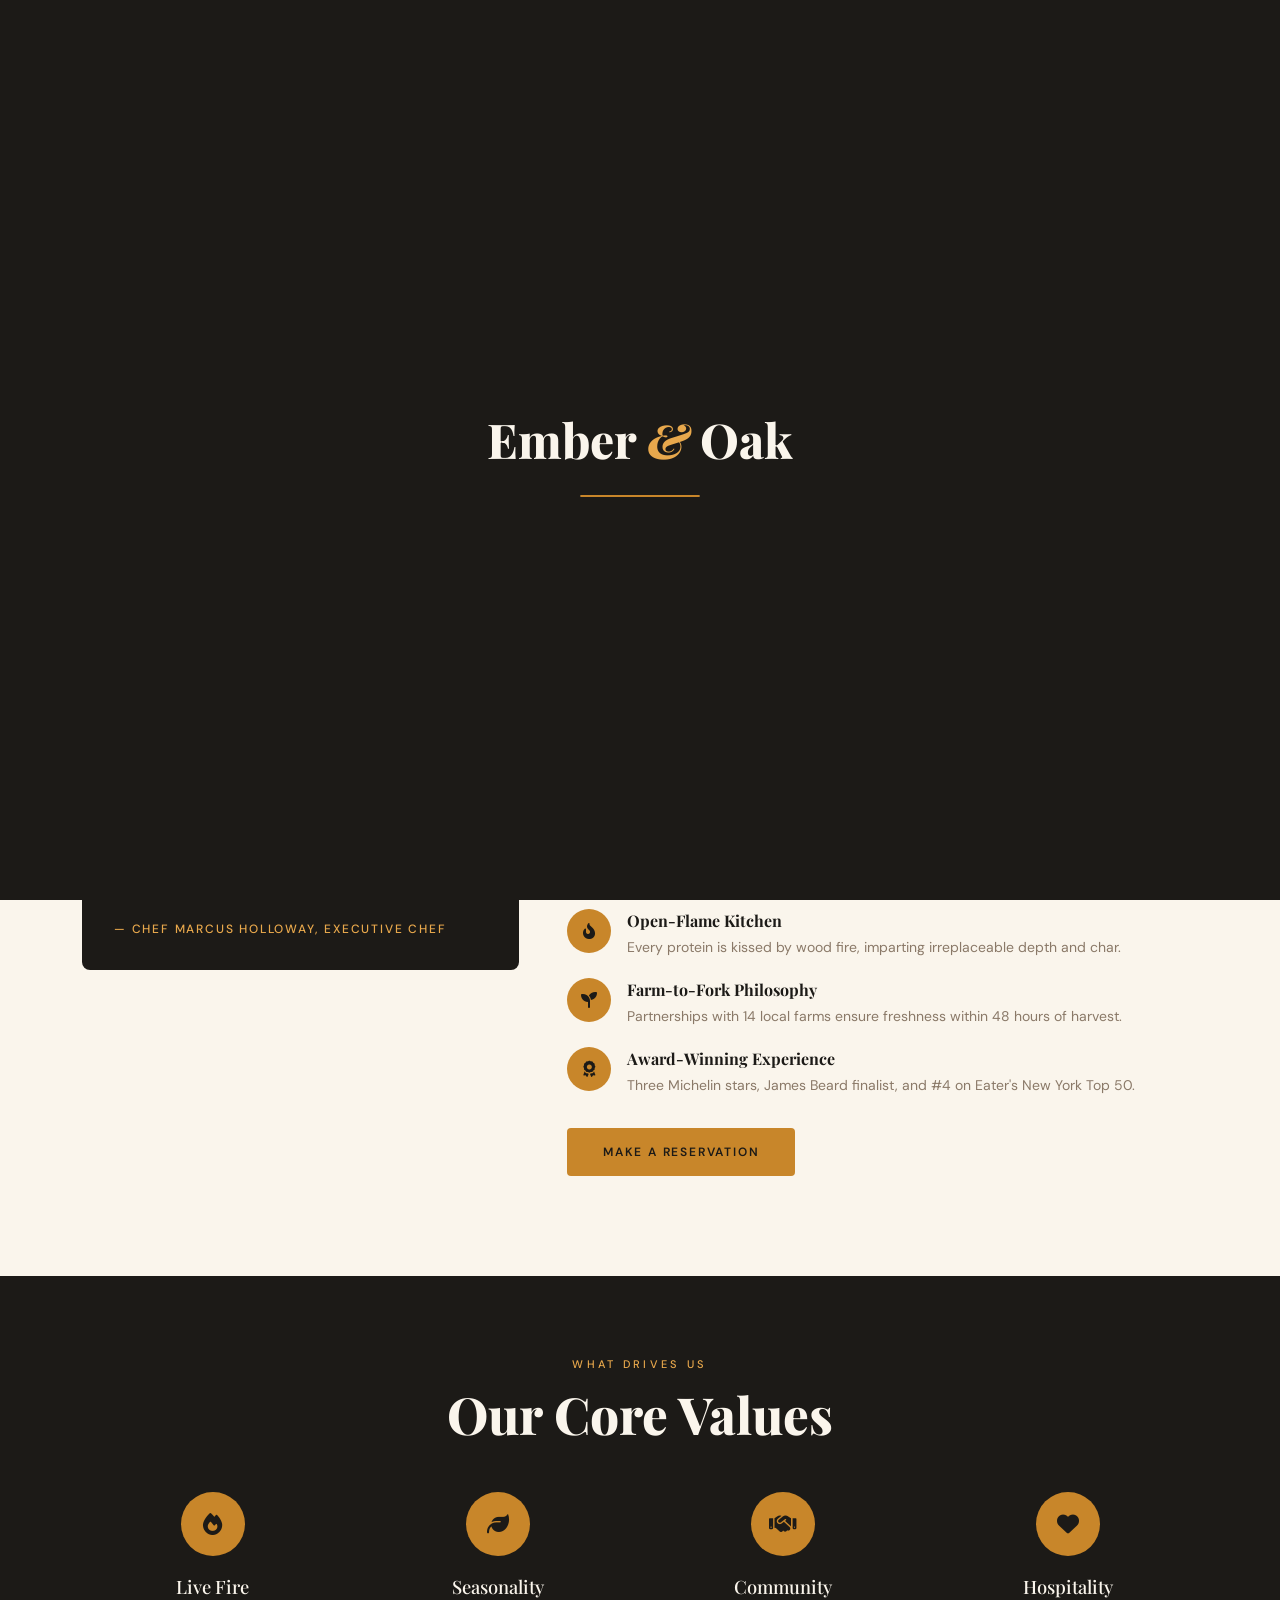
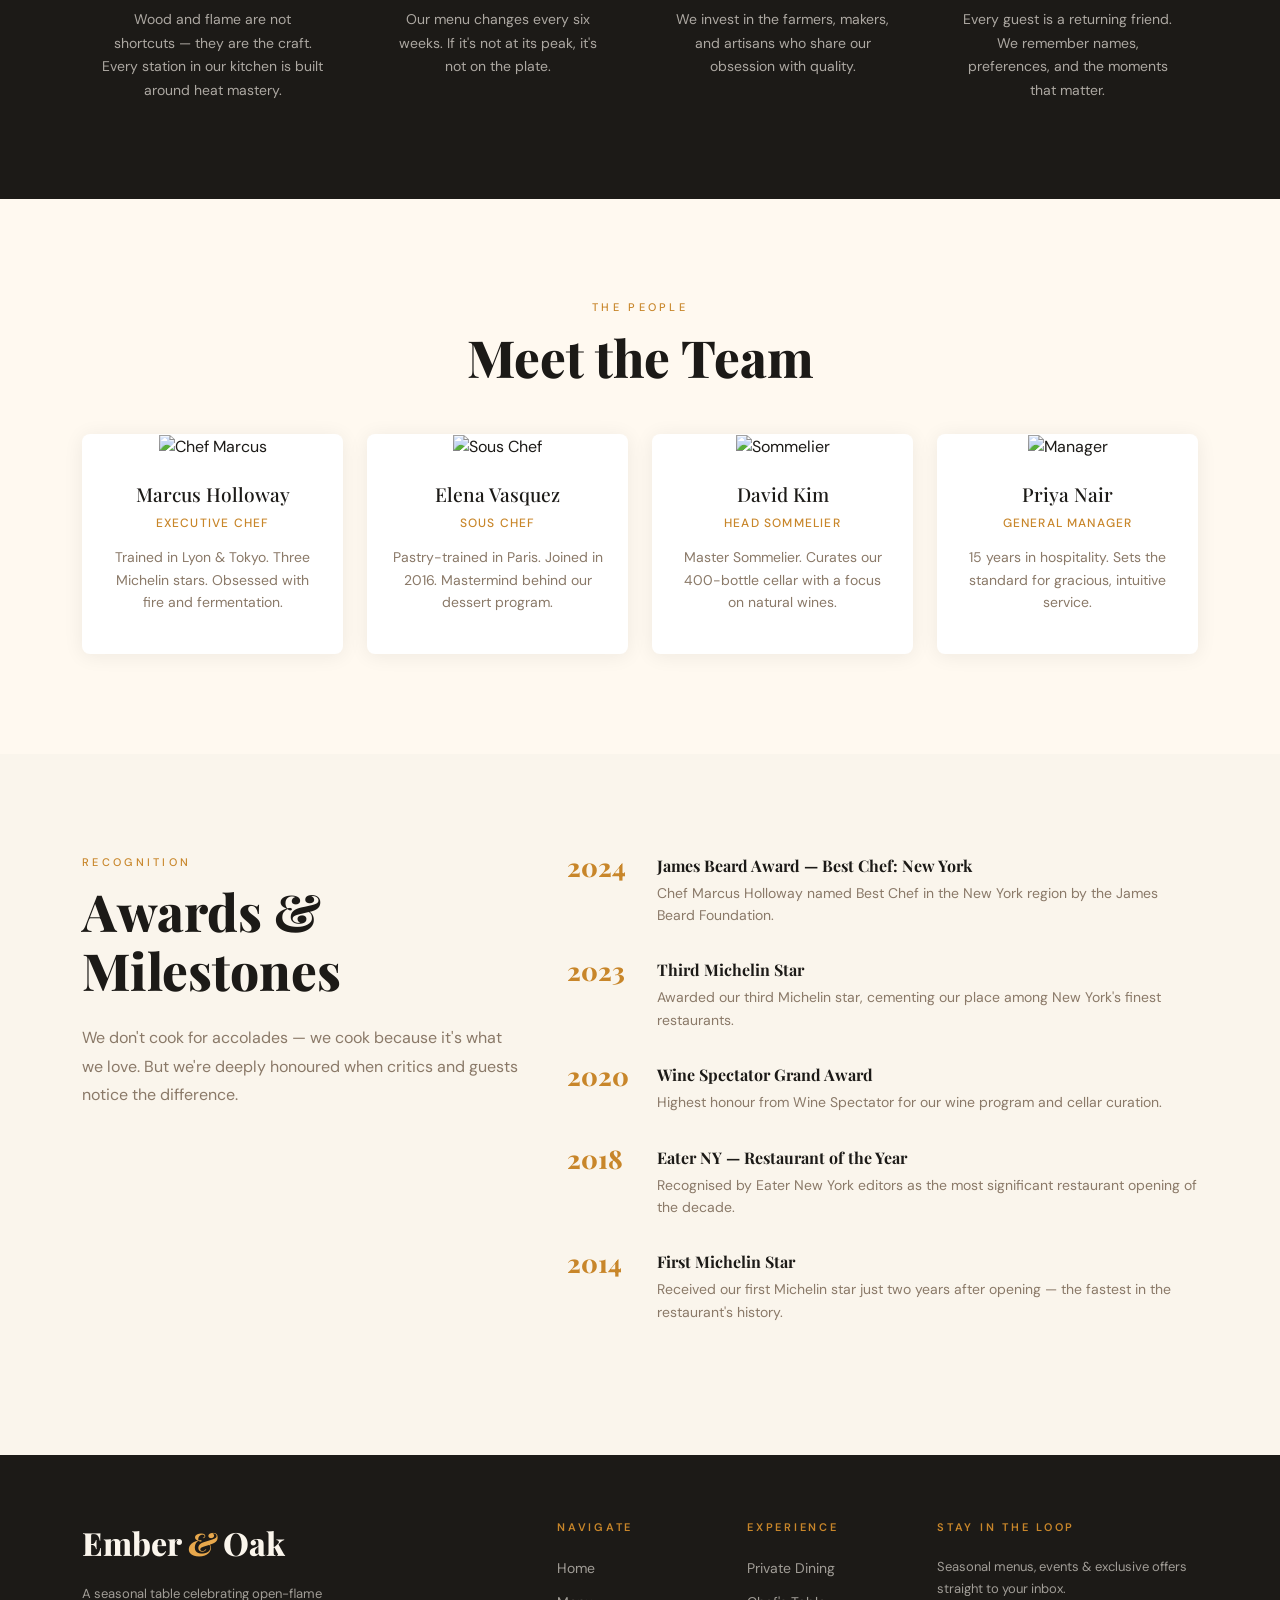
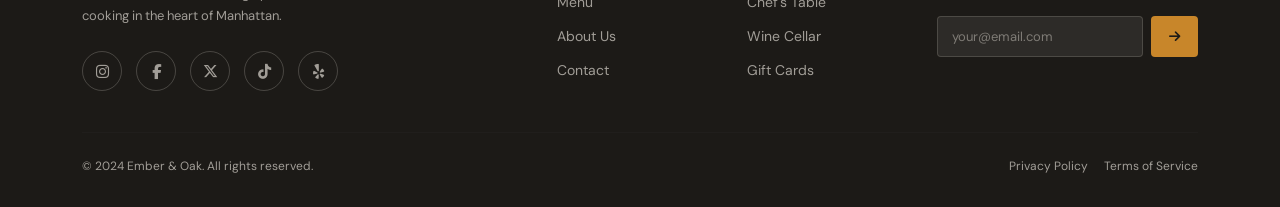
==== about.html @ bf5b6ecf "first commit" ====
<!DOCTYPE html>
<html lang="en">
<head>
  <meta charset="UTF-8"/>
  <meta name="viewport" content="width=device-width, initial-scale=1.0"/>
  <title>About — Ember & Oak</title>
  <link href="https://cdn.jsdelivr.net/npm/bootstrap@5.3.3/dist/css/bootstrap.min.css" rel="stylesheet"/>
  <link href="https://cdnjs.cloudflare.com/ajax/libs/font-awesome/6.5.0/css/all.min.css" rel="stylesheet"/>
  <link href="https://fonts.googleapis.com/css2?family=Playfair+Display:ital,wght@0,400;0,600;0,800;1,400&family=DM+Sans:wght@300;400;500&display=swap" rel="stylesheet"/>
  <link rel="stylesheet" href="style.css"/>

  <style>
    /* Inner-page hero */
    .page-hero {
      background: linear-gradient(rgba(28,26,23,0.72), rgba(28,26,23,0.72)),
                  url('https://images.unsplash.com/photo-1600565193348-f74bd3c7ccdf?w=1600&q=80') center/cover no-repeat;
      padding: 160px 0 80px;
      text-align: center;
      color: var(--cream);
    }
    .page-hero h1 { font-size: clamp(2.5rem, 5vw, 4rem); font-weight: 800; }
    .page-hero p  { font-size: 1.05rem; color: rgba(250,245,236,0.75); max-width: 480px; margin: 16px auto 0; line-height: 1.7; }

    /* Team cards */
    .team-card {
      background: #fff;
      border-radius: 8px;
      overflow: hidden;
      box-shadow: 0 2px 20px rgba(28,26,23,0.07);
      transition: transform var(--transition), box-shadow var(--transition);
      text-align: center;
    }
    .team-card:hover { transform: translateY(-6px); box-shadow: var(--shadow); }
    .team-card img { width: 100%; height: 260px; object-fit: cover; }
    .team-card-body { padding: 24px; }
    .team-card-body h4 { font-family: var(--font-serif); font-size: 1.2rem; margin-bottom: 4px; }
    .team-card-body span { font-size: 12px; letter-spacing: 0.1em; text-transform: uppercase; color: var(--amber); font-weight: 500; }
    .team-card-body p { font-size: 0.875rem; color: var(--muted); margin-top: 12px; line-height: 1.6; }

    /* Values strip */
    .values-strip { background: var(--charcoal); padding: 80px 0; }
    .value-item { text-align: center; padding: 0 20px; }
    .value-icon { width: 64px; height: 64px; background: var(--amber); border-radius: 50%; display: flex; align-items: center; justify-content: center; margin: 0 auto 20px; font-size: 22px; color: var(--charcoal); }
    .value-item h4 { font-family: var(--font-serif); color: var(--cream); font-size: 1.15rem; margin-bottom: 10px; }
    .value-item p  { font-size: 0.875rem; color: rgba(250,245,236,0.65); line-height: 1.7; }

    /* Awards timeline */
    .award-row { display: flex; align-items: flex-start; gap: 20px; margin-bottom: 32px; }
    .award-year { font-family: var(--font-serif); font-size: 1.6rem; font-weight: 800; color: var(--amber); min-width: 70px; line-height: 1; }
    .award-text strong { display: block; font-family: var(--font-serif); font-size: 1rem; color: var(--charcoal); margin-bottom: 4px; }
    .award-text p { font-size: 0.875rem; color: var(--muted); margin: 0; line-height: 1.6; }
  </style>
</head>
<body>

  <!-- Page Loader -->
  <div class="page-loader" id="pageLoader">
    <div class="loader-logo">Ember <em>&</em> Oak</div>
    <div class="loader-bar"><div class="loader-bar-fill"></div></div>
  </div>

  <!-- NAVBAR -->
  <nav id="mainNav" class="navbar navbar-expand-lg">
    <div class="container">
      <a class="navbar-brand" href="index.html">Ember <em>&</em> Oak</a>
      <button class="navbar-toggler" type="button" data-bs-toggle="collapse" data-bs-target="#navContent">
        <span class="navbar-toggler-icon"></span>
      </button>
      <div class="collapse navbar-collapse" id="navContent">
        <ul class="navbar-nav ms-auto align-items-lg-center gap-1">
          <li class="nav-item"><a class="nav-link" href="index.html">Home</a></li>
          <li class="nav-item"><a class="nav-link" href="menu.html">Menu</a></li>
          <li class="nav-item"><a class="nav-link active" href="about.html">About</a></li>
          <li class="nav-item"><a class="nav-link" href="contact.html">Contact</a></li>
          <li class="nav-item ms-lg-3">
            <a class="nav-link btn-reserve-nav" href="contact.html">Reserve a Table</a>
          </li>
        </ul>
      </div>
    </div>
  </nav>

  <!-- PAGE HERO -->
  <div class="page-hero">
    <span class="section-label" style="display:flex;justify-content:center;">Who We Are</span>
    <h1>Our Story</h1>
    <p>Rooted in craft, lit by passion — twelve years of fire and flavour.</p>
  </div>

  <!-- ABOUT SECTION -->
  <section id="about">
    <div class="container">
      <div class="row align-items-center g-5">
        <div class="col-lg-5 reveal">
          <div class="about-img-wrap">
            <img src="https://images.unsplash.com/photo-1600565193348-f74bd3c7ccdf?w=900&q=80" alt="Chef at work"/>
          </div>
          <div class="chef-quote">
            <p>A great meal is not about the food alone — it's about the memory it creates long after the last bite.</p>
            <div class="chef-name">— Chef Marcus Holloway, Executive Chef</div>
          </div>
        </div>
        <div class="col-lg-7 reveal">
          <span class="section-label">Our Story</span>
          <h2 class="section-title mb-4">Rooted in Craft,<br>Lit by Passion</h2>
          <p style="color:var(--muted);line-height:1.8;margin-bottom:16px;">
            Ember & Oak was born from a simple conviction: that the oldest cooking technique —
            fire — is still the most profound. Head Chef Marcus Holloway spent a decade
            in kitchens across Lyon, Copenhagen, and Tokyo before returning to New York
            to open this intimate 42-seat restaurant in 2012.
          </p>
          <p style="color:var(--muted);line-height:1.8;">
            We build every menu around what the season gives us, not what the market demands.
            Our suppliers are our partners; many have been with us since opening night.
          </p>

          <ul class="about-features">
            <li>
              <div class="feature-icon"><i class="fas fa-fire-flame-curved"></i></div>
              <div class="feature-text">
                <strong>Open-Flame Kitchen</strong>
                <p>Every protein is kissed by wood fire, imparting irreplaceable depth and char.</p>
              </div>
            </li>
            <li>
              <div class="feature-icon"><i class="fas fa-seedling"></i></div>
              <div class="feature-text">
                <strong>Farm-to-Fork Philosophy</strong>
                <p>Partnerships with 14 local farms ensure freshness within 48 hours of harvest.</p>
              </div>
            </li>
            <li>
              <div class="feature-icon"><i class="fas fa-award"></i></div>
              <div class="feature-text">
                <strong>Award-Winning Experience</strong>
                <p>Three Michelin stars, James Beard finalist, and #4 on Eater's New York Top 50.</p>
              </div>
            </li>
          </ul>

          <a href="contact.html" class="btn-primary-custom">Make a Reservation</a>
        </div>
      </div>
    </div>
  </section>

  <!-- VALUES STRIP -->
  <div class="values-strip">
    <div class="container">
      <div class="text-center mb-5 reveal">
        <span class="section-label" style="color:var(--amber-light)">What Drives Us</span>
        <h2 class="section-title light">Our Core Values</h2>
      </div>
      <div class="row g-4">
        <div class="col-sm-6 col-lg-3 reveal">
          <div class="value-item">
            <div class="value-icon"><i class="fas fa-fire"></i></div>
            <h4>Live Fire</h4>
            <p>Wood and flame are not shortcuts — they are the craft. Every station in our kitchen is built around heat mastery.</p>
          </div>
        </div>
        <div class="col-sm-6 col-lg-3 reveal">
          <div class="value-item">
            <div class="value-icon"><i class="fas fa-leaf"></i></div>
            <h4>Seasonality</h4>
            <p>Our menu changes every six weeks. If it's not at its peak, it's not on the plate.</p>
          </div>
        </div>
        <div class="col-sm-6 col-lg-3 reveal">
          <div class="value-item">
            <div class="value-icon"><i class="fas fa-handshake"></i></div>
            <h4>Community</h4>
            <p>We invest in the farmers, makers, and artisans who share our obsession with quality.</p>
          </div>
        </div>
        <div class="col-sm-6 col-lg-3 reveal">
          <div class="value-item">
            <div class="value-icon"><i class="fas fa-heart"></i></div>
            <h4>Hospitality</h4>
            <p>Every guest is a returning friend. We remember names, preferences, and the moments that matter.</p>
          </div>
        </div>
      </div>
    </div>
  </div>

  <!-- TEAM SECTION -->
  <section style="background:var(--warm-white)">
    <div class="container">
      <div class="text-center mb-5 reveal">
        <span class="section-label">The People</span>
        <h2 class="section-title">Meet the Team</h2>
      </div>
      <div class="row g-4">
        <div class="col-sm-6 col-lg-3 reveal">
          <div class="team-card">
            <img src="https://images.unsplash.com/photo-1577219491135-ce391730fb2c?w=600&q=80" alt="Chef Marcus"/>
            <div class="team-card-body">
              <h4>Marcus Holloway</h4>
              <span>Executive Chef</span>
              <p>Trained in Lyon & Tokyo. Three Michelin stars. Obsessed with fire and fermentation.</p>
            </div>
          </div>
        </div>
        <div class="col-sm-6 col-lg-3 reveal">
          <div class="team-card">
            <img src="https://images.unsplash.com/photo-1607631568010-a87245c0daf8?w=600&q=80" alt="Sous Chef"/>
            <div class="team-card-body">
              <h4>Elena Vasquez</h4>
              <span>Sous Chef</span>
              <p>Pastry-trained in Paris. Joined in 2016. Mastermind behind our dessert program.</p>
            </div>
          </div>
        </div>
        <div class="col-sm-6 col-lg-3 reveal">
          <div class="team-card">
            <img src="https://images.unsplash.com/photo-1574966739987-65adbf049c71?w=600&q=80" alt="Sommelier"/>
            <div class="team-card-body">
              <h4>David Kim</h4>
              <span>Head Sommelier</span>
              <p>Master Sommelier. Curates our 400-bottle cellar with a focus on natural wines.</p>
            </div>
          </div>
        </div>
        <div class="col-sm-6 col-lg-3 reveal">
          <div class="team-card">
            <img src="https://images.unsplash.com/photo-1581299894007-aaa50297cf16?w=600&q=80" alt="Manager"/>
            <div class="team-card-body">
              <h4>Priya Nair</h4>
              <span>General Manager</span>
              <p>15 years in hospitality. Sets the standard for gracious, intuitive service.</p>
            </div>
          </div>
        </div>
      </div>
    </div>
  </section>

  <!-- AWARDS TIMELINE -->
  <section style="background:var(--cream)">
    <div class="container">
      <div class="row g-5">
        <div class="col-lg-5 reveal">
          <span class="section-label">Recognition</span>
          <h2 class="section-title mb-4">Awards &<br>Milestones</h2>
          <p style="color:var(--muted);line-height:1.8;">
            We don't cook for accolades — we cook because it's what we love.
            But we're deeply honoured when critics and guests notice the difference.
          </p>
        </div>
        <div class="col-lg-7 reveal">
          <div class="award-row">
            <div class="award-year">2024</div>
            <div class="award-text">
              <strong>James Beard Award — Best Chef: New York</strong>
              <p>Chef Marcus Holloway named Best Chef in the New York region by the James Beard Foundation.</p>
            </div>
          </div>
          <div class="award-row">
            <div class="award-year">2023</div>
            <div class="award-text">
              <strong>Third Michelin Star</strong>
              <p>Awarded our third Michelin star, cementing our place among New York's finest restaurants.</p>
            </div>
          </div>
          <div class="award-row">
            <div class="award-year">2020</div>
            <div class="award-text">
              <strong>Wine Spectator Grand Award</strong>
              <p>Highest honour from Wine Spectator for our wine program and cellar curation.</p>
            </div>
          </div>
          <div class="award-row">
            <div class="award-year">2018</div>
            <div class="award-text">
              <strong>Eater NY — Restaurant of the Year</strong>
              <p>Recognised by Eater New York editors as the most significant restaurant opening of the decade.</p>
            </div>
          </div>
          <div class="award-row">
            <div class="award-year">2014</div>
            <div class="award-text">
              <strong>First Michelin Star</strong>
              <p>Received our first Michelin star just two years after opening — the fastest in the restaurant's history.</p>
            </div>
          </div>
        </div>
      </div>
    </div>
  </section>

  <!-- FOOTER -->
  <footer>
    <div class="container">
      <div class="row g-4">
        <div class="col-lg-4">
          <div class="footer-logo">Ember <em>&</em> Oak</div>
          <p class="footer-tagline">A seasonal table celebrating open-flame cooking in the heart of Manhattan.</p>
          <div class="social-icons">
            <a href="#" class="social-icon"><i class="fab fa-instagram"></i></a>
            <a href="#" class="social-icon"><i class="fab fa-facebook-f"></i></a>
            <a href="#" class="social-icon"><i class="fab fa-x-twitter"></i></a>
            <a href="#" class="social-icon"><i class="fab fa-tiktok"></i></a>
            <a href="#" class="social-icon"><i class="fab fa-yelp"></i></a>
          </div>
        </div>
        <div class="col-6 col-lg-2 offset-lg-1">
          <div class="footer-heading">Navigate</div>
          <ul class="footer-links">
            <li><a href="index.html">Home</a></li>
            <li><a href="menu.html">Menu</a></li>
            <li><a href="about.html">About Us</a></li>
            <li><a href="contact.html">Contact</a></li>
          </ul>
        </div>
        <div class="col-6 col-lg-2">
          <div class="footer-heading">Experience</div>
          <ul class="footer-links">
            <li><a href="#">Private Dining</a></li>
            <li><a href="#">Chef's Table</a></li>
            <li><a href="#">Wine Cellar</a></li>
            <li><a href="#">Gift Cards</a></li>
          </ul>
        </div>
        <div class="col-lg-3">
          <div class="footer-heading">Stay in the Loop</div>
          <p style="font-size:13px;line-height:1.7;margin-bottom:4px;">Seasonal menus, events & exclusive offers straight to your inbox.</p>
          <div class="newsletter-row">
            <input type="email" placeholder="your@email.com"/>
            <button type="button"><i class="fas fa-arrow-right"></i></button>
          </div>
        </div>
      </div>
      <hr class="footer-divider"/>
      <div class="footer-bottom">
        <span>© 2024 Ember & Oak. All rights reserved.</span>
        <span><a href="#" style="color:inherit;text-decoration:none;margin-right:16px;">Privacy Policy</a><a href="#" style="color:inherit;text-decoration:none;">Terms of Service</a></span>
      </div>
    </div>
  </footer>

  <button id="scrollTop"><i class="fas fa-chevron-up"></i></button>
  <div id="formToast"><i class="fas fa-check-circle" style="color:var(--amber-light)"></i> Message sent! We'll be in touch soon.</div>

  <script src="https://cdn.jsdelivr.net/npm/bootstrap@5.3.3/dist/js/bootstrap.bundle.min.js"></script>
  <script src="main.js"></script>
</body>
</html>
---- style.css ----
/* ============================================================
   EMBER & OAK — Main Stylesheet
   Author: Ember & Oak Design Team
   Description: Core styles, design system, and all section
                styles for the restaurant website.
============================================================ */

/* ============================================================
   1. DESIGN SYSTEM — CSS VARIABLES
      Warm amber-charcoal palette for an upscale restaurant
============================================================ */
:root {
  --cream:       #FAF5EC;
  --warm-white:  #FFF9F0;
  --amber:       #C8862A;
  --amber-light: #E8A84C;
  --charcoal:    #1C1A17;
  --dark-brown:  #2E2418;
  --mid-brown:   #5C4A32;
  --muted:       #8A7968;
  --border:      rgba(200,134,42,0.25);
  --shadow:      0 8px 40px rgba(28,26,23,0.15);
  --shadow-lg:   0 20px 60px rgba(28,26,23,0.25);
  --radius:      4px;
  --font-serif:  'Playfair Display', Georgia, serif;
  --font-sans:   'DM Sans', sans-serif;
  --transition:  0.35s cubic-bezier(0.4, 0, 0.2, 1);
}

/* ============================================================
   2. GLOBAL RESETS & BASE
============================================================ */
*, *::before, *::after { box-sizing: border-box; }
html { scroll-behavior: smooth; }

body {
  font-family: var(--font-sans);
  background: var(--cream);
  color: var(--charcoal);
  overflow-x: hidden;
}

h1, h2, h3, h4 { font-family: var(--font-serif); }

/* Thin amber decorative divider */
.divider {
  display: flex;
  align-items: center;
  gap: 16px;
  margin: 0 auto 48px;
  width: fit-content;
}
.divider span { width: 60px; height: 1px; background: var(--amber); display: block; }
.divider i    { color: var(--amber); font-size: 14px; }

/* Section label pill above titles */
.section-label {
  font-family: var(--font-sans);
  font-size: 11px;
  font-weight: 500;
  letter-spacing: 0.3em;
  text-transform: uppercase;
  color: var(--amber);
  display: block;
  margin-bottom: 12px;
}

/* Fade-in on scroll */
.reveal {
  opacity: 0;
  transform: translateY(28px);
  transition: opacity 0.7s ease, transform 0.7s ease;
}
.reveal.visible {
  opacity: 1;
  transform: none;
}

/* ============================================================
   3. SHARED SECTION STYLES
============================================================ */
section { padding: 100px 0; }

.section-title {
  font-size: clamp(2.2rem, 4vw, 3.2rem);
  font-weight: 800;
  color: var(--charcoal);
  line-height: 1.15;
}
.section-title.light { color: var(--cream); }

/* ============================================================
   4. BUTTONS
============================================================ */

/* Primary filled button */
.btn-primary-custom {
  background: var(--amber);
  color: var(--charcoal);
  border: none;
  padding: 15px 36px;
  font-family: var(--font-sans);
  font-size: 12px;
  font-weight: 600;
  letter-spacing: 0.15em;
  text-transform: uppercase;
  text-decoration: none;
  border-radius: var(--radius);
  display: inline-block;
  cursor: pointer;
  transition: background var(--transition), transform var(--transition), box-shadow var(--transition);
}
.btn-primary-custom:hover {
  background: var(--amber-light);
  color: var(--charcoal);
  transform: translateY(-2px);
  box-shadow: 0 8px 24px rgba(200,134,42,0.4);
}

/* Ghost / outline button */
.btn-outline-custom {
  background: transparent;
  color: var(--cream);
  border: 1px solid rgba(250,245,236,0.5);
  padding: 15px 36px;
  font-family: var(--font-sans);
  font-size: 12px;
  font-weight: 600;
  letter-spacing: 0.15em;
  text-transform: uppercase;
  text-decoration: none;
  border-radius: var(--radius);
  display: inline-block;
  transition: border-color var(--transition), background var(--transition), transform var(--transition);
}
.btn-outline-custom:hover {
  border-color: var(--cream);
  background: rgba(250,245,236,0.1);
  color: var(--cream);
  transform: translateY(-2px);
}

/* ============================================================
   5. PAGE LOADER
============================================================ */
.page-loader {
  position: fixed;
  inset: 0;
  background: var(--charcoal);
  z-index: 9999;
  display: flex;
  align-items: center;
  justify-content: center;
  flex-direction: column;
  transition: opacity 0.6s ease, visibility 0.6s;
}
.page-loader.hidden { opacity: 0; visibility: hidden; }
.loader-logo {
  font-family: var(--font-serif);
  font-size: 3rem;
  font-weight: 800;
  color: var(--cream);
}
.loader-logo em { color: var(--amber-light); font-style: italic; }
.loader-bar {
  width: 120px;
  height: 2px;
  background: rgba(250,245,236,0.15);
  border-radius: 100px;
  margin-top: 20px;
  overflow: hidden;
}
.loader-bar-fill {
  height: 100%;
  background: var(--amber);
  border-radius: 100px;
  animation: loadFill 1.6s ease forwards;
}
@keyframes loadFill {
  from { width: 0; }
  to   { width: 100%; }
}

/* ============================================================
   6. NAVBAR
============================================================ */
#mainNav {
  background: transparent;
  padding: 20px 0;
  transition: background var(--transition), box-shadow var(--transition), padding var(--transition);
  position: fixed;
  width: 100%;
  top: 0;
  z-index: 1000;
}
#mainNav.scrolled {
  background: var(--dark-brown);
  padding: 12px 0;
  box-shadow: 0 4px 30px rgba(28,26,23,0.4);
}

.navbar-brand {
  font-family: var(--font-serif);
  font-size: 1.6rem;
  font-weight: 800;
  color: var(--cream) !important;
  letter-spacing: -0.02em;
}
.navbar-brand em { font-style: italic; color: var(--amber-light); }

.navbar-nav .nav-link {
  color: rgba(250,245,236,0.85) !important;
  font-size: 13px;
  font-weight: 500;
  letter-spacing: 0.1em;
  text-transform: uppercase;
  padding: 6px 18px !important;
  position: relative;
  transition: color var(--transition);
}
.navbar-nav .nav-link::after {
  content: '';
  position: absolute;
  bottom: 0; left: 18px;
  width: 0; height: 1px;
  background: var(--amber-light);
  transition: width var(--transition);
}
.navbar-nav .nav-link:hover,
.navbar-nav .nav-link.active { color: var(--amber-light) !important; }
.navbar-nav .nav-link:hover::after,
.navbar-nav .nav-link.active::after { width: calc(100% - 36px); }

/* Reserve CTA in nav */
.btn-reserve-nav {
  background: var(--amber);
  color: var(--charcoal) !important;
  border: none;
  padding: 9px 22px !important;
  border-radius: var(--radius);
  font-weight: 600;
  font-size: 12px;
  letter-spacing: 0.12em;
  text-transform: uppercase;
  transition: background var(--transition), transform var(--transition);
}
.btn-reserve-nav:hover { background: var(--amber-light); transform: translateY(-1px); }
.btn-reserve-nav::after { display: none !important; }

/* Mobile hamburger icon */
.navbar-toggler { border-color: var(--amber); }
.navbar-toggler-icon {
  background-image: url("data:image/svg+xml,%3csvg xmlns='http://www.w3.org/2000/svg' viewBox='0 0 30 30'%3e%3cpath stroke='%23C8862A' stroke-linecap='round' stroke-miterlimit='10' stroke-width='2' d='M4 7h22M4 15h22M4 23h22'/%3e%3c/svg%3e");
}

/* ============================================================
   7. HERO SECTION
============================================================ */
#home {
  position: relative;
  min-height: 100vh;
  display: flex;
  align-items: center;
  overflow: hidden;
}

.hero-bg {
  position: absolute;
  inset: 0;
  background: url('https://images.unsplash.com/photo-1517248135467-4c7edcad34c4?w=1800&q=80') center/cover no-repeat;
  transform: scale(1.05);
  animation: heroZoom 18s ease-in-out infinite alternate;
}
@keyframes heroZoom {
  from { transform: scale(1.05); }
  to   { transform: scale(1.12); }
}

.hero-overlay {
  position: absolute;
  inset: 0;
  background:
    linear-gradient(to right, rgba(28,26,23,0.88) 0%, rgba(28,26,23,0.50) 60%, transparent 100%),
    linear-gradient(to top,   rgba(28,26,23,0.6)  0%, transparent 50%);
}

.hero-content { position: relative; z-index: 2; max-width: 640px; }

.hero-eyebrow {
  font-size: 11px;
  letter-spacing: 0.4em;
  text-transform: uppercase;
  color: var(--amber-light);
  font-weight: 500;
  margin-bottom: 20px;
  display: flex;
  align-items: center;
  gap: 12px;
}
.hero-eyebrow::before {
  content: '';
  width: 40px; height: 1px;
  background: var(--amber-light);
  display: block;
}

.hero-title {
  font-size: clamp(3rem, 6vw, 5.5rem);
  font-weight: 800;
  color: var(--cream);
  line-height: 1.05;
  margin-bottom: 24px;
}
.hero-title em { font-style: italic; color: var(--amber-light); }

.hero-subtitle {
  font-size: 1.1rem;
  color: rgba(250,245,236,0.75);
  line-height: 1.7;
  margin-bottom: 40px;
  font-weight: 300;
  max-width: 480px;
}

.hero-actions { display: flex; gap: 16px; flex-wrap: wrap; }

/* Stats bar pinned to hero bottom */
.hero-stats {
  position: absolute;
  bottom: 48px; right: 0; left: 0;
  z-index: 2;
}
.hero-stats .stat-card {
  background: rgba(250,245,236,0.07);
  backdrop-filter: blur(12px);
  border: 1px solid rgba(250,245,236,0.12);
  border-radius: var(--radius);
  padding: 20px 28px;
  text-align: center;
}
.stat-number {
  font-family: var(--font-serif);
  font-size: 2rem;
  font-weight: 800;
  color: var(--amber-light);
  line-height: 1;
}
.stat-label {
  font-size: 10px;
  letter-spacing: 0.2em;
  text-transform: uppercase;
  color: rgba(250,245,236,0.6);
  margin-top: 6px;
}

/* ============================================================
   8. MENU SECTION
============================================================ */
#menu { background: var(--warm-white); }

.menu-filters { display: flex; gap: 10px; flex-wrap: wrap; justify-content: center; margin-bottom: 48px; }
.filter-btn {
  background: transparent;
  border: 1px solid var(--border);
  color: var(--mid-brown);
  padding: 8px 24px;
  border-radius: 100px;
  font-size: 12px;
  font-weight: 500;
  letter-spacing: 0.1em;
  text-transform: uppercase;
  cursor: pointer;
  transition: all var(--transition);
}
.filter-btn:hover,
.filter-btn.active { background: var(--amber); border-color: var(--amber); color: var(--charcoal); }

/* Menu card */
.menu-card {
  background: #fff;
  border-radius: 8px;
  overflow: hidden;
  box-shadow: 0 2px 20px rgba(28,26,23,0.07);
  transition: transform var(--transition), box-shadow var(--transition);
  height: 100%;
  display: flex;
  flex-direction: column;
}
.menu-card:hover { transform: translateY(-6px); box-shadow: var(--shadow); }

.menu-card-img { position: relative; overflow: hidden; aspect-ratio: 4/3; }
.menu-card-img img {
  width: 100%; height: 100%;
  object-fit: cover;
  transition: transform var(--transition);
}
.menu-card:hover .menu-card-img img { transform: scale(1.08); }

.menu-badge {
  position: absolute; top: 14px; left: 14px;
  background: var(--amber);
  color: var(--charcoal);
  font-size: 9px; font-weight: 700;
  letter-spacing: 0.15em; text-transform: uppercase;
  padding: 4px 10px; border-radius: 100px;
}

.menu-card-body { padding: 24px; flex: 1; display: flex; flex-direction: column; }
.menu-card-name { font-family: var(--font-serif); font-size: 1.2rem; font-weight: 600; color: var(--charcoal); margin-bottom: 8px; }
.menu-card-desc { font-size: 0.875rem; color: var(--muted); line-height: 1.6; flex: 1; margin-bottom: 16px; }
.menu-card-footer { display: flex; justify-content: space-between; align-items: center; }
.menu-price { font-family: var(--font-serif); font-size: 1.4rem; font-weight: 700; color: var(--amber); }
.btn-order {
  background: var(--charcoal); color: var(--cream);
  border: none; padding: 8px 18px;
  border-radius: var(--radius); font-size: 12px; font-weight: 500;
  letter-spacing: 0.05em; cursor: pointer; text-decoration: none;
  transition: background var(--transition), transform var(--transition);
}
.btn-order:hover { background: var(--amber); color: var(--charcoal); transform: translateY(-1px); }

/* ============================================================
   9. ABOUT SECTION
============================================================ */
#about { background: var(--cream); }

.about-img-wrap { position: relative; }
.about-img-wrap::before {
  content: '';
  position: absolute;
  top: -16px; left: -16px; right: 32px; bottom: 32px;
  border: 2px solid var(--amber);
  border-radius: 8px;
  z-index: 0;
  opacity: 0.4;
}
.about-img-wrap img {
  position: relative; z-index: 1;
  border-radius: 8px; width: 100%; height: 500px; object-fit: cover;
  box-shadow: var(--shadow-lg);
}

.about-features { list-style: none; padding: 0; margin: 32px 0; }
.about-features li { display: flex; align-items: flex-start; gap: 16px; margin-bottom: 20px; }

.feature-icon {
  width: 44px; height: 44px;
  background: var(--amber);
  border-radius: 50%;
  display: flex; align-items: center; justify-content: center;
  flex-shrink: 0; color: var(--charcoal); font-size: 16px;
}
.feature-text strong { display: block; font-family: var(--font-serif); font-size: 1rem; color: var(--charcoal); margin-bottom: 4px; }
.feature-text p { font-size: 0.875rem; color: var(--muted); margin: 0; }

.chef-quote {
  background: var(--charcoal); color: var(--cream);
  padding: 32px; border-radius: 8px;
  position: relative; margin-top: 32px;
}
.chef-quote::before {
  content: '"';
  font-family: var(--font-serif);
  font-size: 6rem; color: var(--amber); opacity: 0.3;
  position: absolute; top: -10px; left: 24px; line-height: 1;
}
.chef-quote p { font-family: var(--font-serif); font-style: italic; font-size: 1.1rem; line-height: 1.7; position: relative; z-index: 1; }
.chef-name { font-size: 12px; letter-spacing: 0.15em; text-transform: uppercase; color: var(--amber-light); margin-top: 12px; font-weight: 500; }

/* ============================================================
   10. GALLERY SECTION
============================================================ */
#gallery { background: var(--dark-brown); padding-bottom: 80px; }
#gallery .section-title { color: var(--cream); }

.gallery-grid {
  display: grid;
  grid-template-columns: repeat(4, 1fr);
  gap: 12px;
}
.gallery-item { overflow: hidden; border-radius: 6px; cursor: pointer; position: relative; }
.gallery-item:nth-child(1) { grid-column: span 2; grid-row: span 2; }
.gallery-item:nth-child(4) { grid-column: span 2; }

.gallery-item img {
  width: 100%; height: 100%; object-fit: cover;
  min-height: 200px;
  transition: transform 0.6s ease;
  display: block;
}
.gallery-item:hover img { transform: scale(1.08); }

.gallery-overlay {
  position: absolute; inset: 0;
  background: rgba(200,134,42,0.7);
  display: flex; align-items: center; justify-content: center;
  opacity: 0;
  transition: opacity var(--transition);
}
.gallery-item:hover .gallery-overlay { opacity: 1; }
.gallery-overlay i { color: white; font-size: 2rem; }

/* ============================================================
   11. TESTIMONIALS
============================================================ */
#testimonials { background: var(--amber); padding: 80px 0; }

.testimonial-card {
  background: rgba(255,255,255,0.12);
  border-radius: 8px; padding: 32px; height: 100%;
}
.testimonial-card p {
  font-family: var(--font-serif); font-style: italic;
  font-size: 1rem; line-height: 1.7;
  color: var(--dark-brown); margin-bottom: 20px;
}
.testimonial-author { display: flex; align-items: center; gap: 14px; }
.testimonial-author img {
  width: 44px; height: 44px;
  border-radius: 50%; object-fit: cover;
  border: 2px solid var(--dark-brown);
}
.author-info strong { display: block; font-size: 14px; color: var(--dark-brown); font-weight: 600; }
.author-info span   { font-size: 12px; color: rgba(46,36,24,0.7); }
.stars { color: var(--dark-brown); font-size: 13px; margin-bottom: 12px; }

/* ============================================================
   12. CONTACT SECTION
============================================================ */
#contact { background: var(--warm-white); }

.contact-info-card {
  background: var(--charcoal);
  border-radius: 8px; padding: 40px;
  height: 100%; color: var(--cream);
}
.contact-info-card h3 { font-size: 1.8rem; margin-bottom: 32px; }

.contact-detail { display: flex; gap: 16px; margin-bottom: 28px; align-items: flex-start; }
.contact-detail-icon {
  width: 42px; height: 42px;
  background: var(--amber);
  border-radius: 50%;
  display: flex; align-items: center; justify-content: center;
  flex-shrink: 0; font-size: 15px; color: var(--charcoal);
}
.contact-detail-text strong { display: block; font-size: 13px; letter-spacing: 0.1em; text-transform: uppercase; color: var(--amber-light); margin-bottom: 4px; }
.contact-detail-text p { margin: 0; font-size: 14px; color: rgba(250,245,236,0.75); line-height: 1.6; }

.hours-table { width: 100%; margin-top: 32px; }
.hours-table td { padding: 6px 0; font-size: 13px; color: rgba(250,245,236,0.75); border-bottom: 1px solid rgba(250,245,236,0.08); }
.hours-table td:last-child { text-align: right; color: var(--amber-light); }

.contact-form-wrap { background: #fff; border-radius: 8px; padding: 40px; box-shadow: 0 4px 24px rgba(28,26,23,0.08); }

.form-control, .form-select {
  border: 1px solid rgba(92,74,50,0.2);
  border-radius: var(--radius);
  padding: 14px 16px;
  font-size: 14px; color: var(--charcoal);
  background: var(--cream);
  transition: border-color var(--transition), box-shadow var(--transition);
}
.form-control:focus, .form-select:focus {
  border-color: var(--amber);
  box-shadow: 0 0 0 3px rgba(200,134,42,0.15);
  background: #fff; outline: none;
}
.form-label { font-size: 11px; font-weight: 600; letter-spacing: 0.15em; text-transform: uppercase; color: var(--mid-brown); margin-bottom: 6px; }
textarea.form-control { resize: none; }

.map-wrap { border-radius: 8px; overflow: hidden; height: 260px; margin-top: 24px; }
.map-wrap iframe { width: 100%; height: 100%; border: none; }

/* ============================================================
   13. FOOTER
============================================================ */
footer { background: var(--charcoal); padding: 64px 0 32px; color: rgba(250,245,236,0.6); }

.footer-logo { font-family: var(--font-serif); font-size: 2rem; font-weight: 800; color: var(--cream); margin-bottom: 16px; }
.footer-logo em { color: var(--amber-light); font-style: italic; }
.footer-tagline { font-size: 13px; line-height: 1.7; max-width: 240px; }

.footer-heading { font-family: var(--font-sans); font-size: 11px; font-weight: 600; letter-spacing: 0.25em; text-transform: uppercase; color: var(--amber); margin-bottom: 20px; }

.footer-links { list-style: none; padding: 0; margin: 0; }
.footer-links li { margin-bottom: 10px; }
.footer-links a { color: rgba(250,245,236,0.6); text-decoration: none; font-size: 14px; transition: color var(--transition); }
.footer-links a:hover { color: var(--amber-light); }

.social-icons { display: flex; gap: 14px; margin-top: 24px; }
.social-icon {
  width: 40px; height: 40px;
  border-radius: 50%; border: 1px solid rgba(250,245,236,0.2);
  display: flex; align-items: center; justify-content: center;
  color: rgba(250,245,236,0.6); font-size: 15px; text-decoration: none;
  transition: all var(--transition);
}
.social-icon:hover { background: var(--amber); border-color: var(--amber); color: var(--charcoal); transform: translateY(-2px); }

.footer-divider { border-color: rgba(250,245,236,0.08); margin: 40px 0 24px; }
.footer-bottom { font-size: 12px; display: flex; justify-content: space-between; flex-wrap: wrap; gap: 12px; }

.newsletter-row { display: flex; gap: 8px; margin-top: 16px; }
.newsletter-row input {
  flex: 1;
  background: rgba(250,245,236,0.08);
  border: 1px solid rgba(250,245,236,0.15);
  border-radius: var(--radius); padding: 10px 14px;
  color: var(--cream); font-size: 13px;
}
.newsletter-row input::placeholder { color: rgba(250,245,236,0.4); }
.newsletter-row input:focus { outline: none; border-color: var(--amber); }
.newsletter-row button {
  background: var(--amber); border: none;
  border-radius: var(--radius); padding: 10px 18px;
  color: var(--charcoal); font-size: 13px; font-weight: 600;
  cursor: pointer; transition: background var(--transition);
}
.newsletter-row button:hover { background: var(--amber-light); }

/* ============================================================
   14. SCROLL TO TOP BUTTON
============================================================ */
#scrollTop {
  position: fixed; bottom: 32px; right: 32px;
  width: 48px; height: 48px;
  background: var(--amber); color: var(--charcoal);
  border: none; border-radius: 50%;
  display: flex; align-items: center; justify-content: center;
  font-size: 18px; cursor: pointer; z-index: 999;
  opacity: 0; transform: translateY(20px);
  transition: all var(--transition);
  box-shadow: 0 4px 16px rgba(200,134,42,0.4);
}
#scrollTop.show { opacity: 1; transform: translateY(0); }
#scrollTop:hover { background: var(--amber-light); transform: translateY(-2px); }

/* ============================================================
   15. TOAST NOTIFICATION
============================================================ */
#formToast {
  position: fixed; bottom: 32px; left: 50%;
  transform: translateX(-50%) translateY(20px);
  background: var(--charcoal); color: var(--cream);
  padding: 14px 28px; border-radius: 100px;
  font-size: 14px; z-index: 9999;
  opacity: 0; transition: all 0.4s ease;
  pointer-events: none;
  display: flex; align-items: center; gap: 10px;
  white-space: nowrap;
}

/* ============================================================
   16. RESPONSIVE BREAKPOINTS
============================================================ */
@media (max-width: 992px) {
  .hero-stats { position: static; margin-top: 60px; }
  #home { padding-bottom: 60px; }
}

@media (max-width: 768px) {
  section { padding: 70px 0; }
  .gallery-grid { grid-template-columns: repeat(2, 1fr); }
  .gallery-item:nth-child(1) { grid-column: span 2; grid-row: span 1; }
  .gallery-item:nth-child(4) { grid-column: span 1; }
  .about-img-wrap::before { display: none; }
  .footer-bottom { flex-direction: column; text-align: center; }
}

@media (max-width: 576px) {
  .gallery-grid { grid-template-columns: 1fr 1fr; gap: 8px; }
  .hero-title { font-size: 2.5rem; }
}
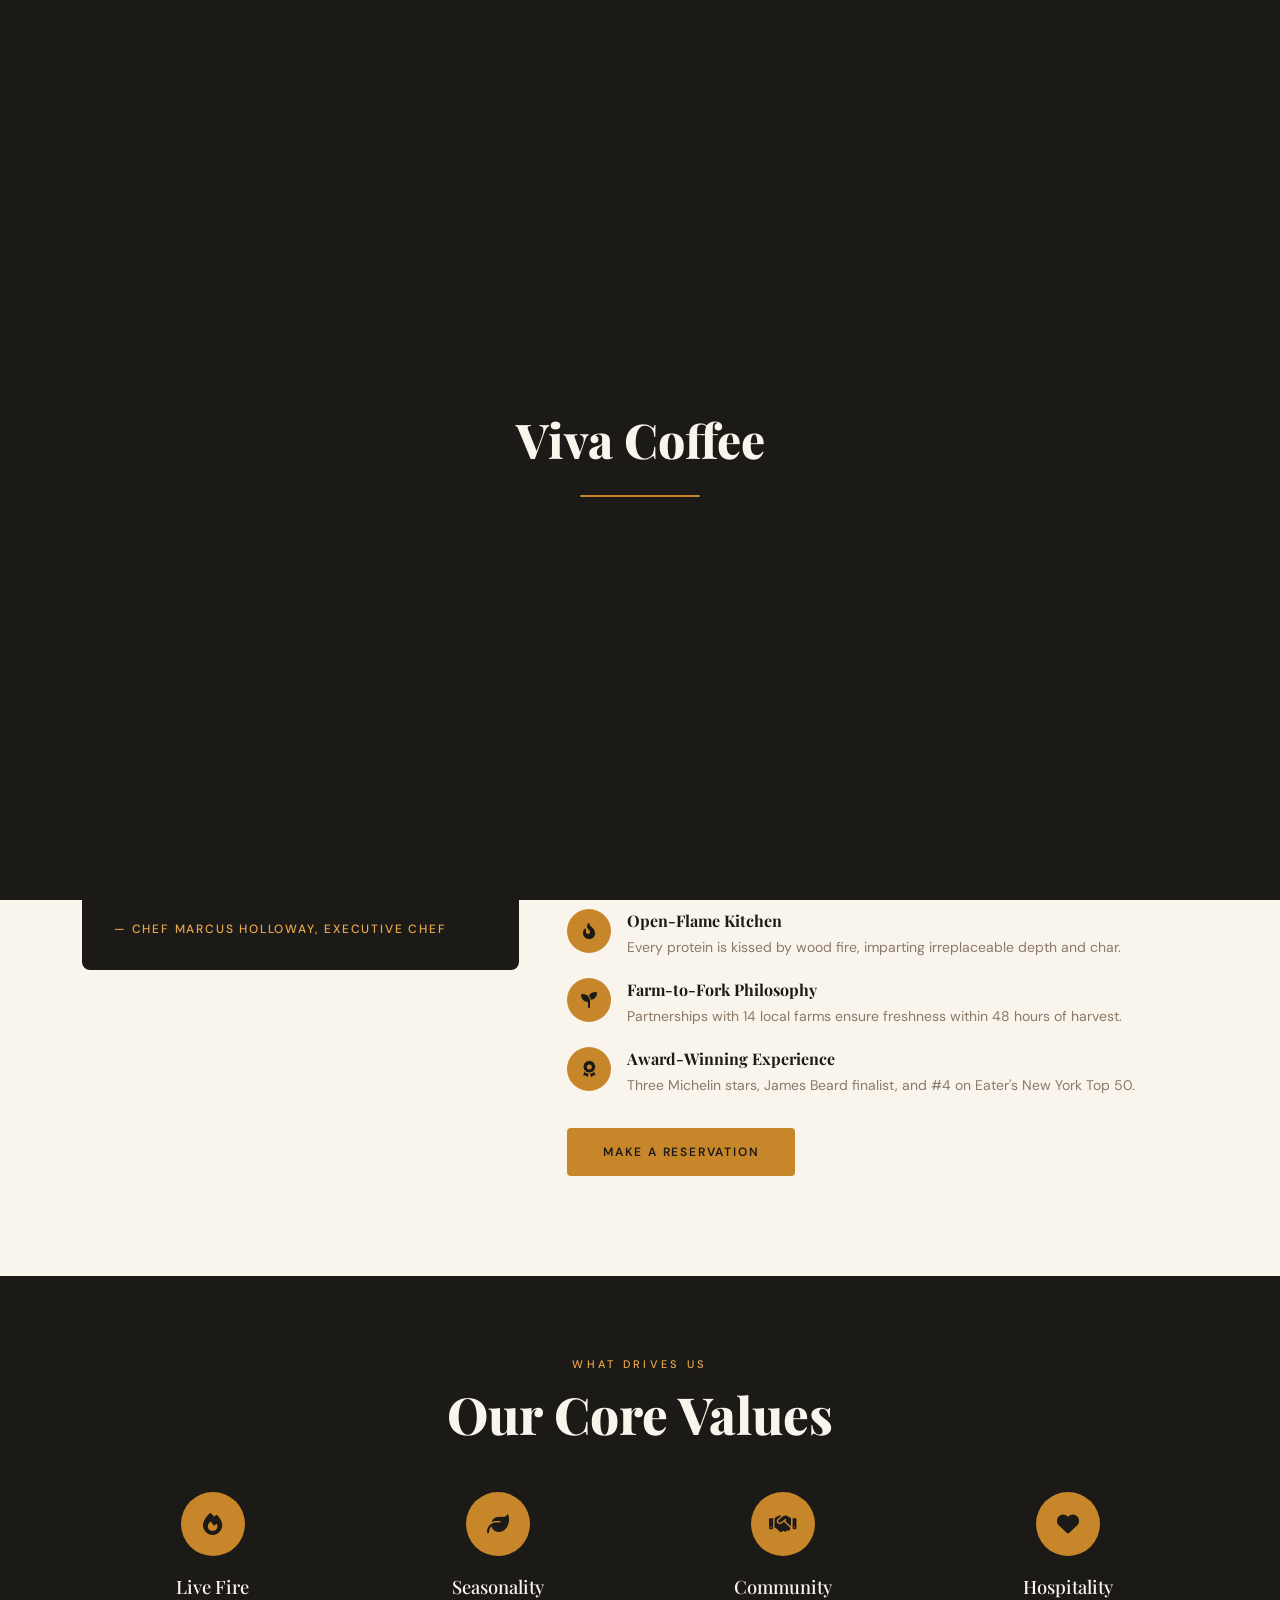
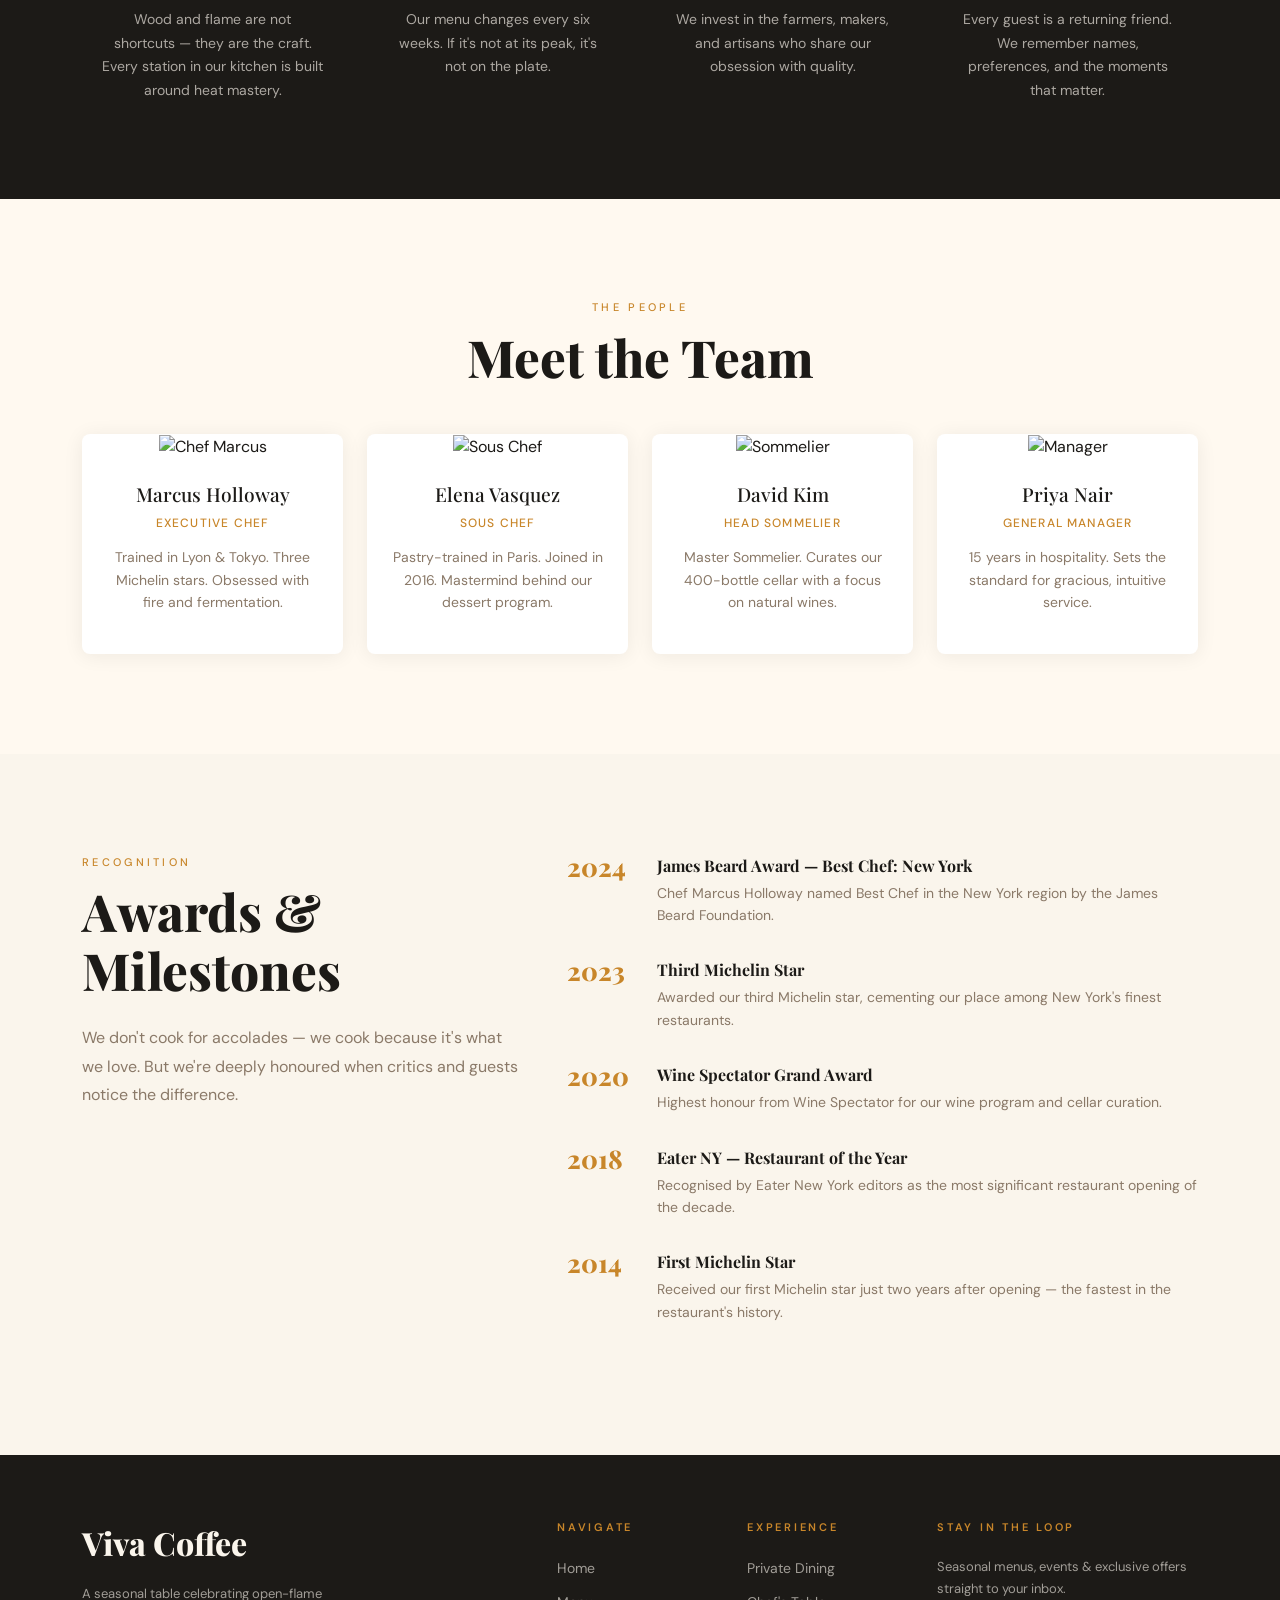
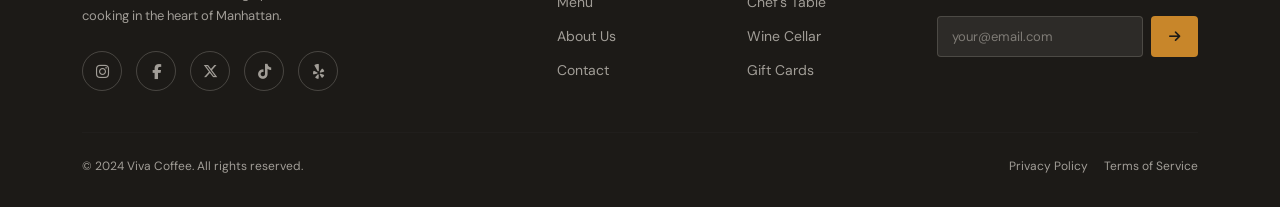
==== commit 77fc16a0: "third" ====
--- a/about.html
+++ b/about.html
@@ -3,7 +3,7 @@
 <head>
   <meta charset="UTF-8"/>
   <meta name="viewport" content="width=device-width, initial-scale=1.0"/>
-  <title>About — Ember & Oak</title>
+  <title>About — Viva Coffee</title>
   <link href="https://cdn.jsdelivr.net/npm/bootstrap@5.3.3/dist/css/bootstrap.min.css" rel="stylesheet"/>
   <link href="https://cdnjs.cloudflare.com/ajax/libs/font-awesome/6.5.0/css/all.min.css" rel="stylesheet"/>
   <link href="https://fonts.googleapis.com/css2?family=Playfair+Display:ital,wght@0,400;0,600;0,800;1,400&family=DM+Sans:wght@300;400;500&display=swap" rel="stylesheet"/>
@@ -55,14 +55,14 @@
 
   <!-- Page Loader -->
   <div class="page-loader" id="pageLoader">
-    <div class="loader-logo">Ember <em>&</em> Oak</div>
+    <div class="loader-logo">Viva Coffee</div>
     <div class="loader-bar"><div class="loader-bar-fill"></div></div>
   </div>
 
   <!-- NAVBAR -->
   <nav id="mainNav" class="navbar navbar-expand-lg">
     <div class="container">
-      <a class="navbar-brand" href="index.html">Ember <em>&</em> Oak</a>
+      <a class="navbar-brand" href="index.html">Viva Coffee</a>
       <button class="navbar-toggler" type="button" data-bs-toggle="collapse" data-bs-target="#navContent">
         <span class="navbar-toggler-icon"></span>
       </button>
@@ -104,7 +104,7 @@
           <span class="section-label">Our Story</span>
           <h2 class="section-title mb-4">Rooted in Craft,<br>Lit by Passion</h2>
           <p style="color:var(--muted);line-height:1.8;margin-bottom:16px;">
-            Ember & Oak was born from a simple conviction: that the oldest cooking technique —
+            Viva Coffee was born from a simple conviction: that the oldest cooking technique —
             fire — is still the most profound. Head Chef Marcus Holloway spent a decade
             in kitchens across Lyon, Copenhagen, and Tokyo before returning to New York
             to open this intimate 42-seat restaurant in 2012.
@@ -294,7 +294,7 @@
     <div class="container">
       <div class="row g-4">
         <div class="col-lg-4">
-          <div class="footer-logo">Ember <em>&</em> Oak</div>
+          <div class="footer-logo">Viva Coffee</div>
           <p class="footer-tagline">A seasonal table celebrating open-flame cooking in the heart of Manhattan.</p>
           <div class="social-icons">
             <a href="#" class="social-icon"><i class="fab fa-instagram"></i></a>
@@ -333,7 +333,7 @@
       </div>
       <hr class="footer-divider"/>
       <div class="footer-bottom">
-        <span>© 2024 Ember & Oak. All rights reserved.</span>
+        <span>© 2024 Viva Coffee. All rights reserved.</span>
         <span><a href="#" style="color:inherit;text-decoration:none;margin-right:16px;">Privacy Policy</a><a href="#" style="color:inherit;text-decoration:none;">Terms of Service</a></span>
       </div>
     </div>
--- a/style.css
+++ b/style.css
@@ -1,6 +1,6 @@
 /* ============================================================
-   EMBER & OAK — Main Stylesheet
-   Author: Ember & Oak Design Team
+   VIVA COFFEE — Main Stylesheet
+   Author: Viva Coffee Design Team
    Description: Core styles, design system, and all section
                 styles for the restaurant website.
 ============================================================ */
